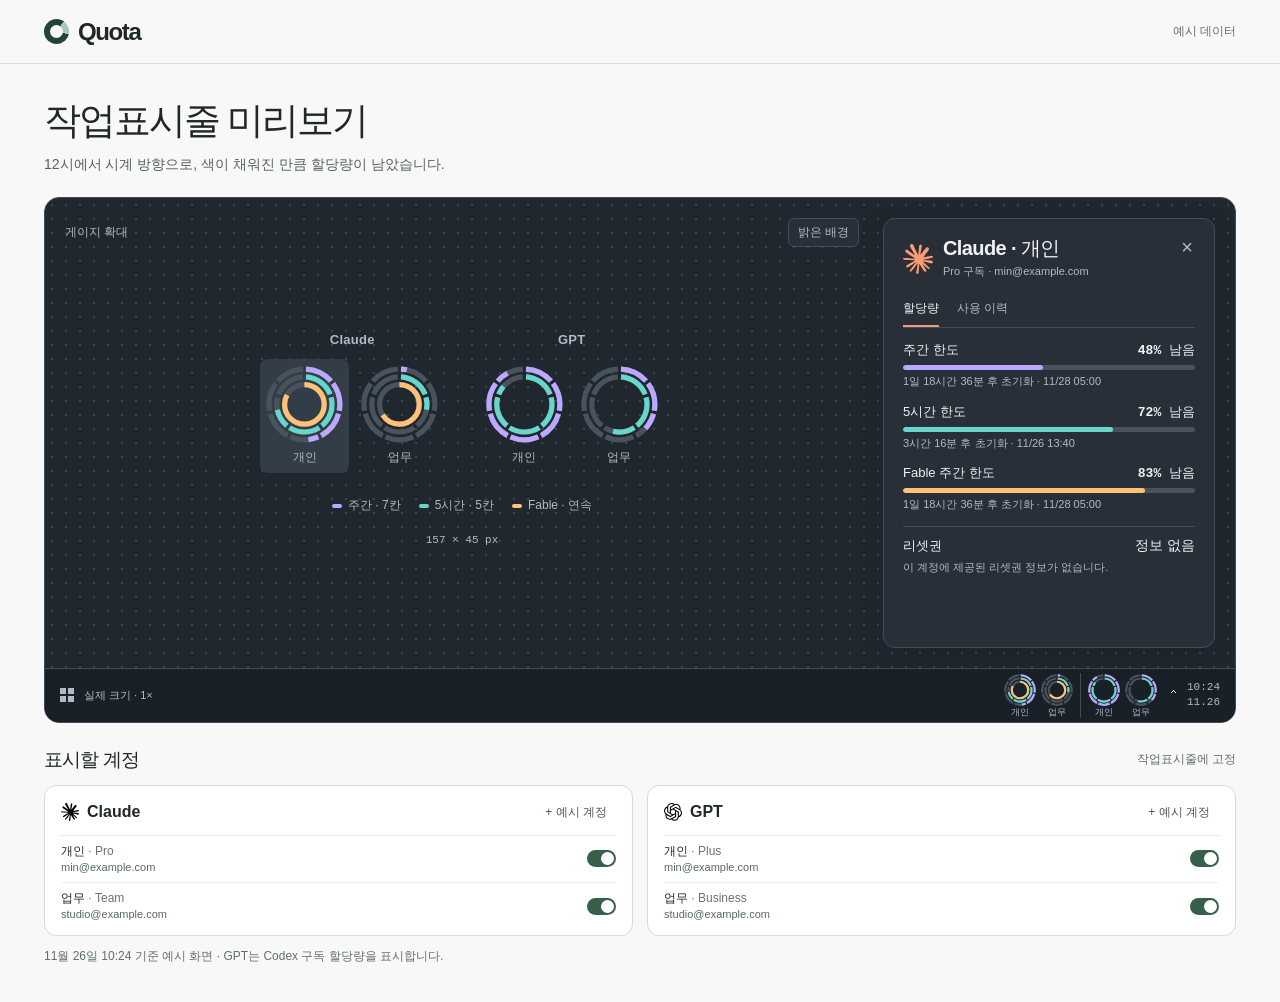
==== account-preview.html @ c9dc981b "Add Windows Quota app, hide the detail panel from the taskbar, and preview reset timers" ====
﻿<!doctype html>
<html lang="ko">
<head>
<meta charset="utf-8">
<meta name="viewport" content="width=device-width, initial-scale=1">
<title>Quota · 작업표시줄 미리보기</title>
<link rel="stylesheet" href="preview.css">
<script src="preview.js" defer></script>
</head>
<body>
<header><div class="brand"><i aria-hidden="true"></i>Quota</div><span class="sample">예시 데이터</span></header>
<main>
<div class="heading"><div><h1>작업표시줄 미리보기</h1><p>12시에서 시계 방향으로, 색이 채워진 만큼 할당량이 남았습니다.</p></div></div>
<section class="stage" aria-label="작업표시줄과 계정 상세">
<div class="scene"><div class="canvas"><div class="canvashead"><span>게이지 확대</span><button id="theme" aria-pressed="false">밝은 배경</button></div><div class="study" id="study"></div><div class="legend" aria-label="고리 범례"><span class="week">주간 · 7칸</span><span class="short">5시간 · 5칸</span><span class="fable">Fable · 연속</span></div><div class="dimension" id="dim"></div></div>
<aside id="panel" aria-labelledby="account-title" hidden></aside></div>
<div class="taskbar"><div class="barleft"><i class="windows" aria-hidden="true"></i><span>실제 크기 · 1×</span></div><div class="tray"><div id="actual"></div><span aria-hidden="true">⌃</span><time>10:24<br>11.26</time></div></div>
</section>
<div class="settings-title"><h2>표시할 계정</h2><span>작업표시줄에 고정</span></div>
<div id="cards"></div><p class="note">11월 26일 10:24 기준 예시 화면 · GPT는 Codex 구독 할당량을 표시합니다.</p>
</main>
</body></html>
---- preview.css ----
﻿*{box-sizing:border-box}
:root{font-family:"Segoe UI","Malgun Gothic",sans-serif;background:#f7f8f7;color:#202827;font-synthesis:none}
body{margin:0}header,main{max-width:1300px;margin:auto}header{height:64px;padding:0 44px;display:flex;align-items:center;justify-content:space-between;border-bottom:1px solid #d9dfdd}
.brand{font-weight:700;font-size:24px;letter-spacing:-1.4px;display:flex;align-items:center;gap:9px}.brand i{background:conic-gradient(from 35deg,#a9c6b9 0deg 68deg,#234338 69deg 360deg);width:25px;height:25px;border-radius:100%;position:relative}.brand i:after{content:"";position:absolute;inset:6px;background:#f7f8f7;border-radius:100%}.sample,.settings-title span,.note{font-size:12px;color:#626f6b}
main{padding:32px 44px 36px}h1,h2,h3,p{margin:0}h1{font-size:clamp(26px,3vw,37px);letter-spacing:-2px}.heading,.settings-title,.canvashead,.taskbar,.cardhead,.quota-head,.ticket,.panelhead{display:flex;align-items:center;justify-content:space-between;gap:10px}.heading{margin-bottom:22px}.heading p{font-size:14px;color:#57635e;margin-top:7px;line-height:1.6}
button{font:inherit;color:inherit;cursor:pointer}button:focus-visible{outline:2px solid #69a4ff;outline-offset:2px}button:disabled{cursor:default}
.stage{--ground:#20272e;--paper:#1a2028;--panel:#282f38;--tile:#333d47;--line:#434c55;--ink:#f0f3f4;--muted:#b0bbc4;--track:#48535d;--claude:#ef9c79;--openai:#96d7ca;color:var(--ink);background:var(--ground);border:1px solid var(--line);border-radius:15px;overflow:hidden}
.stage.light{--ground:#e0e6e4;--paper:#f1f3ef;--panel:#fbfcfa;--tile:#e0e8e4;--line:#c1ccc6;--ink:#172823;--muted:#52665c;--track:#cdd8d0;--claude:#ab5332;--openai:#247666}
.scene{display:flex;align-items:center;min-height:390px;gap:24px;padding:20px;background-image:radial-gradient(color-mix(in srgb,var(--muted) 20%,transparent) .75px,transparent .95px);background-size:14px 14px}
.canvas{flex:1;min-width:0;align-self:stretch;display:grid;align-content:center;position:relative;padding:50px 0 35px}.canvashead{position:absolute;inset:0 0 auto;color:var(--muted);font-size:12px}.canvashead button,.add,.close,.action{border:1px solid var(--line,#cad2cb);background:var(--panel,#fff);border-radius:6px;font-size:12px;padding:5px 9px}.study{display:flex;justify-content:center;flex-wrap:wrap;gap:clamp(12px,2.8vw,44px)}.group{display:flex;flex-direction:column;align-items:center;gap:12px}.group h3{font-size:13px;font-weight:600;letter-spacing:.3px;color:var(--muted)}.row{display:flex;align-items:center;gap:6px}
.claude{--accent:var(--claude,#ab5332)}.openai{--accent:var(--openai,#247666)}
.gauge{display:grid;align-items:center;justify-items:center;width:var(--diam);height:var(--diam);flex:none}
.gauge>*{grid-area:1/1}.gauge svg{width:100%;height:100%}
.stage{--week:#bca8ff;--short:#67d7cc;--fable:#ffc078}
.stage.light{--week:#6750ac;--short:#00766e;--fable:#9a5717}
.week{--color:var(--week)}.short{--color:var(--short)}.fable{--color:var(--fable)}
.dial-ring{fill:none;stroke:var(--color);stroke-width:4.35}.dial-ring .track{stroke:var(--track)}
.legend{display:flex;justify-content:center;flex-wrap:wrap;gap:8px 18px;margin-top:24px}
.legend span{font-size:12px;color:var(--muted);display:inline-flex;align-items:center;gap:6px}
.legend span:before{content:"";width:10px;height:4px;border-radius:2px;background:var(--color)}
.history-head{display:flex;align-items:center;justify-content:space-between}



.logo{display:inline-block;object-fit:contain;width:1em;height:1em;flex:none}.gauge .logo{width:36%;height:36%}.claude .logo{filter:invert(70%) sepia(44%) saturate(697%) hue-rotate(321deg) brightness(99%)}.openai .logo{filter:invert(86%) sepia(23%) saturate(492%) hue-rotate(112deg)}.light .logo,.cardhead .logo{filter:none}
.gauge-btn{border:0;display:inline-flex;align-items:center;flex-direction:column;background:none;color:var(--ink);border-radius:8px;min-width:0}.study .gauge-btn{--diam:clamp(55px,6vw,84px);gap:6px;padding:7px 6px}.gauge-btn:hover,.study .gauge-btn[aria-expanded=true]{background:var(--tile)}.account-name{font-size:12px;color:var(--muted)}.dimension{color:var(--muted);text-align:center;font:11px/1.5 Consolas,"Malgun Gothic",monospace;margin-top:18px}
#panel{width:332px;max-width:100%;flex:none;padding:17px 19px;border:1px solid var(--line);background:var(--panel);border-radius:12px;box-shadow:0 7px 24px #11182033}#panel[hidden]{display:none}.panelhead{justify-content:flex-start}.identity{min-width:0}.panelhead>.logo{width:30px;height:30px}.panelhead h2{font-size:20px;line-height:1.2;letter-spacing:-.6px}.identity p,.meta{color:var(--muted);font-size:11px;line-height:1.6}.identity p{margin-top:3px;overflow-wrap:anywhere}.close{margin-left:auto;align-self:flex-start;color:var(--muted);border:0;padding:0 2px;font-size:20px}.tabs{display:flex;gap:18px;margin:13px 0;border-bottom:1px solid var(--line)}.tabs button{background:none;color:var(--muted);border:0;padding:6px 0 8px;font-size:12px;border-bottom:2px solid transparent}.tabs [aria-pressed=true]{color:var(--ink);border-color:var(--accent);font-weight:650}.quota{margin-bottom:12px}.quota-head,.ticket{font-size:13px}.quota-head b{font:600 13px Consolas,monospace}.meter{height:5px;background:var(--track);border-radius:5px;overflow:hidden;margin:6px 0 3px}.meter i{display:block;height:100%;background:var(--color);border-radius:inherit}.ticket{border-top:1px solid var(--line);padding-top:10px}.ticket b{font-size:14px}.action{padding:4px 7px;margin-left:6px}.feedback{color:var(--muted);font-size:11px;line-height:1.5;margin-top:4px}
.usage-trend{margin:16px 0 10px}
.history-head h3{font-size:13px}
.day-chart{display:grid;grid-template-columns:repeat(30,minmax(0,1fr));height:68px;margin-top:8px;border-bottom:1px solid var(--line)}
.day{display:flex;align-items:flex-end;justify-content:center;min-width:0;padding:0;border:0;background:none;color:var(--accent)}
.day i{pointer-events:none;width:62%;max-width:12px;min-height:1px;background:currentColor;border-radius:1px}
.day[aria-pressed=true]{background:var(--tile);color:var(--ink)}
.date-axis{display:flex;justify-content:space-between}
#day-reading{display:block;padding:5px 0 0;font-variant-numeric:tabular-nums;color:var(--ink)}
.usage-periods{margin:0}
.usage-periods div{display:flex;align-items:center;justify-content:space-between;padding:9px 0;border-top:1px solid var(--line);font-size:13px}
.usage-periods dd{margin:0;color:var(--muted);font-variant-numeric:tabular-nums}
.no-history{padding:24px 0;font-size:13px;color:var(--muted)}
.tab-pages{display:grid}
.tab-pages>[data-page]{grid-area:1/1;min-width:0}
.tab-pages>[inert]{visibility:hidden}
.taskbar{background:var(--paper);padding:4px 15px;min-height:49px;border-top:1px solid var(--line)}.barleft,.tray,#actual,.tray-group{display:flex;align-items:center}.barleft,.tray{gap:10px}.barleft{font-size:11px;color:var(--muted)}.windows{width:14px;height:14px;background:conic-gradient(var(--muted) 0 0);mask:linear-gradient(to right,#000 43%,transparent 43% 55%,#000 55%) intersect,linear-gradient(#000 43%,transparent 43% 55%,#000 55%)}.tray{min-width:0}#actual{max-width:100%;overflow:auto;scrollbar-width:thin;gap:5px}.tray-group{gap:1px}.tray-group+.tray-group{padding-left:5px;border-left:1px solid var(--line)}#actual .gauge-btn{--diam:32px;padding:1px 2px;gap:1px}#actual .account-name{font-size:9px;line-height:10px}time{font:11px/1.4 Consolas,monospace;color:var(--muted);text-align:right}.empty{font-size:12px;color:var(--muted)}
.settings-title{margin:24px 0 12px}.settings-title h2{font-size:19px;letter-spacing:-.8px}#cards{display:grid;grid-template-columns:repeat(2,1fr);gap:14px}.card{background:white;border:1px solid #d4dcd5;border-radius:12px;padding:13px 16px 6px;min-width:0}.cardhead{justify-content:flex-start;gap:8px;border-bottom:1px solid #e5e9e4;padding-bottom:9px}.cardhead h3{font-size:16px}.cardhead .logo{width:18px;height:18px}.cardhead .add{margin-left:auto;color:#485a50;border:0}.add:disabled{color:#727b75}.account{display:flex;align-items:center;gap:9px;padding:7px 0}.account+.account{border-top:1px solid #eef0ed}.profile{border:0;background:none;text-align:left;padding:0;min-width:0;font-size:12px;line-height:1.4}.profile b{font-weight:650}.profile span{color:#68756d}.profile small{display:block;color:#58695f;font-size:11px;overflow-wrap:anywhere}.switch{margin-left:auto;flex:none;width:29px;height:17px;border:0;border-radius:12px;background:#b7c1ba;padding:2px;display:flex;align-items:center}.switch i{width:13px;height:13px;border-radius:50%;background:#fff}.switch[aria-checked=true]{background:#385e4c;justify-content:flex-end}.note{margin-top:11px;line-height:1.6}
@media(max-width:920px){.scene{gap:10px;padding:14px}.study{gap:10px}.study .row{gap:0}.study .gauge-btn{padding:5px 3px}main{padding:26px 22px}header{padding:0 22px}}
@media(max-width:740px){.scene{flex-direction:column;align-items:center;gap:12px}.canvas{padding:45px 0 0}.dimension{margin:10px 0 3px}.study{gap:22px}.study .gauge-btn{--diam:50px}.group{gap:5px}#panel{width:min(100%,400px)}.heading{align-items:flex-start;flex-direction:column}.heading p{font-size:13px}.settings-title{margin-top:20px}#cards{grid-template-columns:1fr}.barleft span{display:none}header{height:48px}main{padding:20px 12px}.taskbar{padding-inline:8px}.account-name{font-size:11px}}
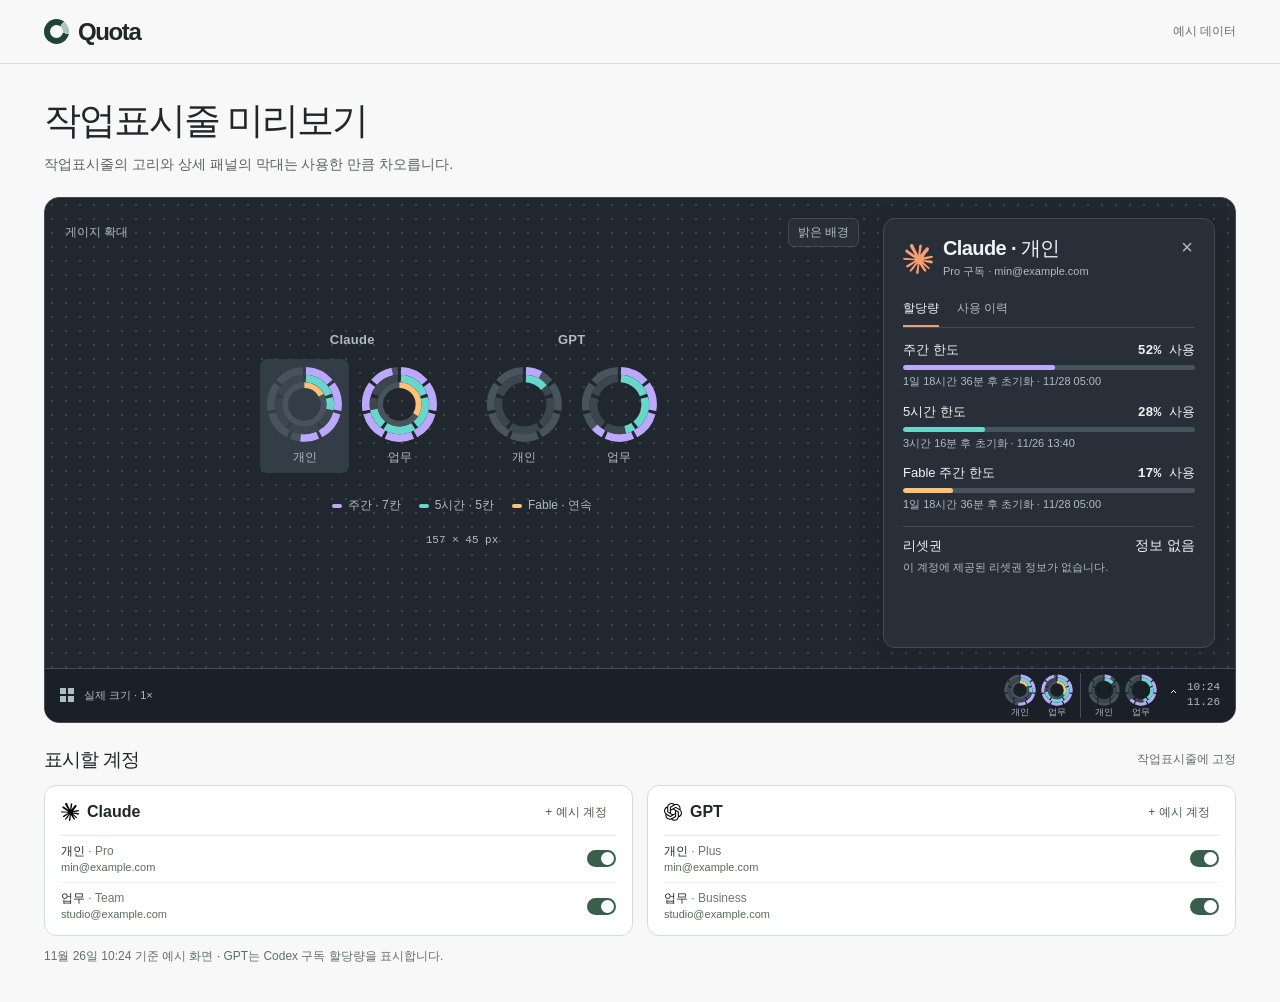
==== commit 3adc195e: "Align quota bars with consumed rings and advance reset hands clockwise" ====
--- a/account-preview.html
+++ b/account-preview.html
@@ -10,7 +10,7 @@
 <body>
 <header><div class="brand"><i aria-hidden="true"></i>Quota</div><span class="sample">예시 데이터</span></header>
 <main>
-<div class="heading"><div><h1>작업표시줄 미리보기</h1><p>12시에서 시계 방향으로, 색이 채워진 만큼 할당량이 남았습니다.</p></div></div>
+<div class="heading"><div><h1>작업표시줄 미리보기</h1><p>작업표시줄의 고리와 상세 패널의 막대는 사용한 만큼 차오릅니다.</p></div></div>
 <section class="stage" aria-label="작업표시줄과 계정 상세">
 <div class="scene"><div class="canvas"><div class="canvashead"><span>게이지 확대</span><button id="theme" aria-pressed="false">밝은 배경</button></div><div class="study" id="study"></div><div class="legend" aria-label="고리 범례"><span class="week">주간 · 7칸</span><span class="short">5시간 · 5칸</span><span class="fable">Fable · 연속</span></div><div class="dimension" id="dim"></div></div>
 <aside id="panel" aria-labelledby="account-title" hidden></aside></div>
--- a/preview.css
+++ b/preview.css
@@ -14,7 +14,7 @@
 .stage{--week:#bca8ff;--short:#67d7cc;--fable:#ffc078}
 .stage.light{--week:#6750ac;--short:#00766e;--fable:#9a5717}
 .week{--color:var(--week)}.short{--color:var(--short)}.fable{--color:var(--fable)}
-.dial-ring{fill:none;stroke:var(--color);stroke-width:4.35}.dial-ring .track{stroke:var(--track)}
+.dial-ring{fill:none;stroke:var(--color);stroke-width:6.4}.dial-ring.fable{stroke-width:4.8}.dial-ring .track{stroke:var(--track)}.dial-ring.short .track{stroke:color-mix(in srgb,var(--track) 70%,var(--ground))}
 .legend{display:flex;justify-content:center;flex-wrap:wrap;gap:8px 18px;margin-top:24px}
 .legend span{font-size:12px;color:var(--muted);display:inline-flex;align-items:center;gap:6px}
 .legend span:before{content:"";width:10px;height:4px;border-radius:2px;background:var(--color)}
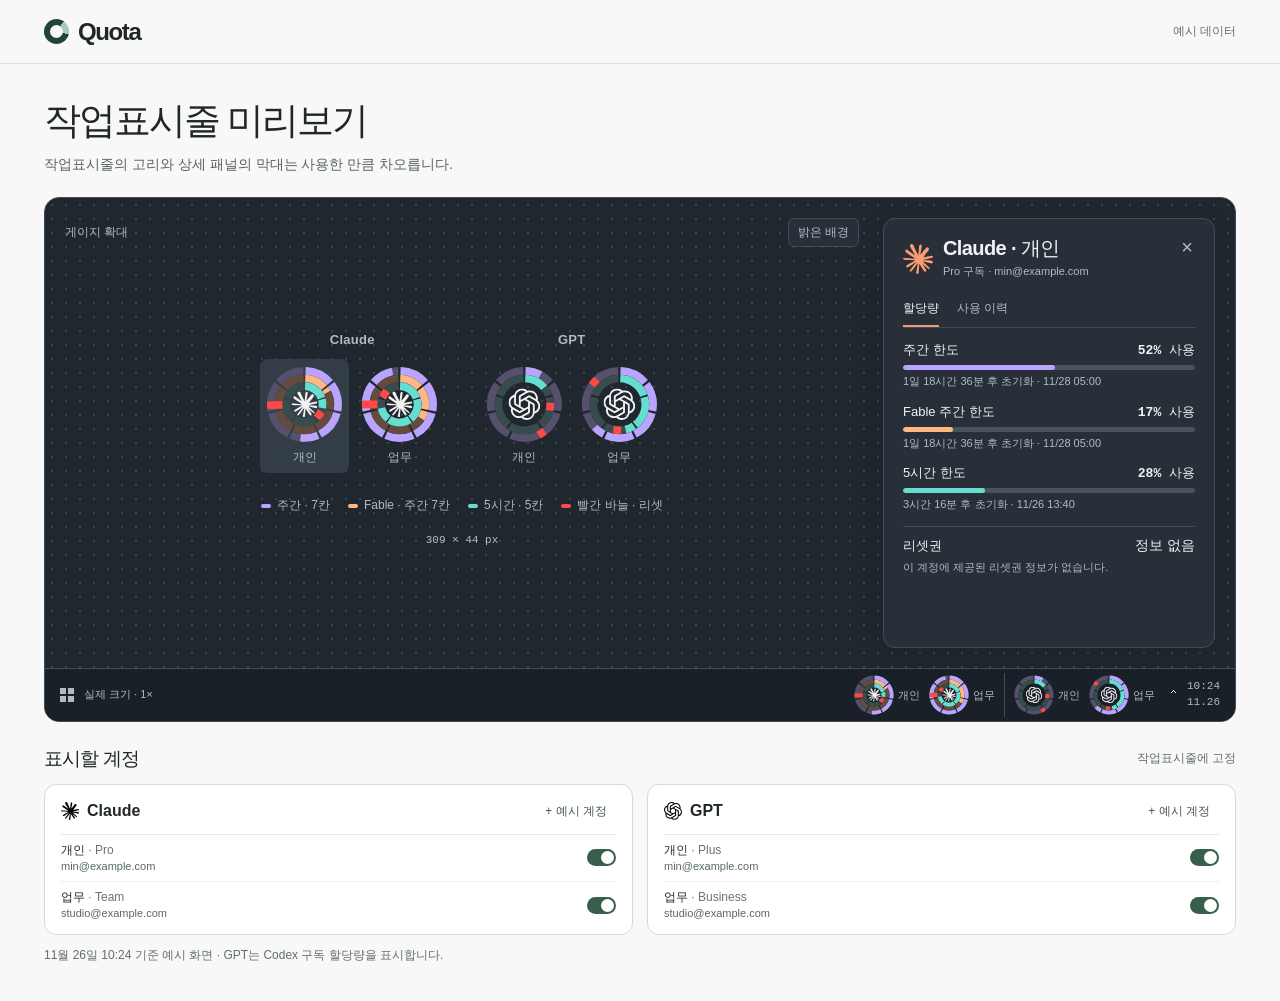
==== commit aa7ae283: "Share the weekly reset hand across aligned Claude quota rings" ====
--- a/account-preview.html
+++ b/account-preview.html
@@ -5,6 +5,7 @@
 <meta name="viewport" content="width=device-width, initial-scale=1">
 <title>Quota · 작업표시줄 미리보기</title>
 <link rel="stylesheet" href="preview.css">
+<script src="dial-preview.js" defer></script>
 <script src="preview.js" defer></script>
 </head>
 <body>
@@ -12,7 +13,7 @@
 <main>
 <div class="heading"><div><h1>작업표시줄 미리보기</h1><p>작업표시줄의 고리와 상세 패널의 막대는 사용한 만큼 차오릅니다.</p></div></div>
 <section class="stage" aria-label="작업표시줄과 계정 상세">
-<div class="scene"><div class="canvas"><div class="canvashead"><span>게이지 확대</span><button id="theme" aria-pressed="false">밝은 배경</button></div><div class="study" id="study"></div><div class="legend" aria-label="고리 범례"><span class="week">주간 · 7칸</span><span class="short">5시간 · 5칸</span><span class="fable">Fable · 연속</span></div><div class="dimension" id="dim"></div></div>
+<div class="scene"><div class="canvas"><div class="canvashead"><span>게이지 확대</span><button id="theme" aria-pressed="false">밝은 배경</button></div><div class="study" id="study"></div><div class="legend" aria-label="고리 범례"><span class="week">주간 · 7칸</span><span class="fable">Fable · 주간 7칸</span><span class="short">5시간 · 5칸</span><span class="reset">빨간 바늘 · 리셋</span></div><div class="dimension" id="dim"></div></div>
 <aside id="panel" aria-labelledby="account-title" hidden></aside></div>
 <div class="taskbar"><div class="barleft"><i class="windows" aria-hidden="true"></i><span>실제 크기 · 1×</span></div><div class="tray"><div id="actual"></div><span aria-hidden="true">⌃</span><time>10:24<br>11.26</time></div></div>
 </section>
--- a/preview.css
+++ b/preview.css
@@ -11,10 +11,12 @@
 .claude{--accent:var(--claude,#ab5332)}.openai{--accent:var(--openai,#247666)}
 .gauge{display:grid;align-items:center;justify-items:center;width:var(--diam);height:var(--diam);flex:none}
 .gauge>*{grid-area:1/1}.gauge svg{width:100%;height:100%}
-.stage{--week:#bca8ff;--short:#67d7cc;--fable:#ffc078}
-.stage.light{--week:#6750ac;--short:#00766e;--fable:#9a5717}
+.stage{--week:#b9a5ff;--short:#65ddd1;--fable:#ffb784;--reset:#ff4848;--hand-gap:#182125;--week-track:#55516c;--fable-track:#654b3d;--short-track:#384b4d}
+.stage.light{--week:#6750ac;--short:#00766e;--fable:#9a5717;--reset:#bd1d29;--hand-gap:#f1f3ef;--week-track:#ccc4dd;--fable-track:#e3c8b6;--short-track:#afc6be}
 .week{--color:var(--week)}.short{--color:var(--short)}.fable{--color:var(--fable)}
-.dial-ring{fill:none;stroke:var(--color);stroke-width:6.4}.dial-ring.fable{stroke-width:4.8}.dial-ring .track{stroke:var(--track)}.dial-ring.short .track{stroke:color-mix(in srgb,var(--track) 70%,var(--ground))}
+.reset{--color:var(--reset)}
+.dial-ring{fill:none;stroke:var(--color);--dial-track:var(--week-track)}.dial-ring.fable{--dial-track:var(--fable-track)}.dial-ring.short{--dial-track:var(--short-track)}.dial-ring .track{stroke:var(--dial-track)}
+.dial-logo{filter:brightness(0) invert(95%)}.light .dial-logo{filter:brightness(0)}.hand-fill{fill:var(--reset)}.hand-gap{fill:var(--hand-gap)}
 .legend{display:flex;justify-content:center;flex-wrap:wrap;gap:8px 18px;margin-top:24px}
 .legend span{font-size:12px;color:var(--muted);display:inline-flex;align-items:center;gap:6px}
 .legend span:before{content:"";width:10px;height:4px;border-radius:2px;background:var(--color)}
@@ -22,7 +24,7 @@
 
 
 
-.logo{display:inline-block;object-fit:contain;width:1em;height:1em;flex:none}.gauge .logo{width:36%;height:36%}.claude .logo{filter:invert(70%) sepia(44%) saturate(697%) hue-rotate(321deg) brightness(99%)}.openai .logo{filter:invert(86%) sepia(23%) saturate(492%) hue-rotate(112deg)}.light .logo,.cardhead .logo{filter:none}
+.logo{display:inline-block;object-fit:contain;width:1em;height:1em;flex:none}.claude .logo{filter:invert(70%) sepia(44%) saturate(697%) hue-rotate(321deg) brightness(99%)}.openai .logo{filter:invert(86%) sepia(23%) saturate(492%) hue-rotate(112deg)}.light .logo,.cardhead .logo{filter:none}
 .gauge-btn{border:0;display:inline-flex;align-items:center;flex-direction:column;background:none;color:var(--ink);border-radius:8px;min-width:0}.study .gauge-btn{--diam:clamp(55px,6vw,84px);gap:6px;padding:7px 6px}.gauge-btn:hover,.study .gauge-btn[aria-expanded=true]{background:var(--tile)}.account-name{font-size:12px;color:var(--muted)}.dimension{color:var(--muted);text-align:center;font:11px/1.5 Consolas,"Malgun Gothic",monospace;margin-top:18px}
 #panel{width:332px;max-width:100%;flex:none;padding:17px 19px;border:1px solid var(--line);background:var(--panel);border-radius:12px;box-shadow:0 7px 24px #11182033}#panel[hidden]{display:none}.panelhead{justify-content:flex-start}.identity{min-width:0}.panelhead>.logo{width:30px;height:30px}.panelhead h2{font-size:20px;line-height:1.2;letter-spacing:-.6px}.identity p,.meta{color:var(--muted);font-size:11px;line-height:1.6}.identity p{margin-top:3px;overflow-wrap:anywhere}.close{margin-left:auto;align-self:flex-start;color:var(--muted);border:0;padding:0 2px;font-size:20px}.tabs{display:flex;gap:18px;margin:13px 0;border-bottom:1px solid var(--line)}.tabs button{background:none;color:var(--muted);border:0;padding:6px 0 8px;font-size:12px;border-bottom:2px solid transparent}.tabs [aria-pressed=true]{color:var(--ink);border-color:var(--accent);font-weight:650}.quota{margin-bottom:12px}.quota-head,.ticket{font-size:13px}.quota-head b{font:600 13px Consolas,monospace}.meter{height:5px;background:var(--track);border-radius:5px;overflow:hidden;margin:6px 0 3px}.meter i{display:block;height:100%;background:var(--color);border-radius:inherit}.ticket{border-top:1px solid var(--line);padding-top:10px}.ticket b{font-size:14px}.action{padding:4px 7px;margin-left:6px}.feedback{color:var(--muted);font-size:11px;line-height:1.5;margin-top:4px}
 .usage-trend{margin:16px 0 10px}
@@ -40,7 +42,7 @@
 .tab-pages{display:grid}
 .tab-pages>[data-page]{grid-area:1/1;min-width:0}
 .tab-pages>[inert]{visibility:hidden}
-.taskbar{background:var(--paper);padding:4px 15px;min-height:49px;border-top:1px solid var(--line)}.barleft,.tray,#actual,.tray-group{display:flex;align-items:center}.barleft,.tray{gap:10px}.barleft{font-size:11px;color:var(--muted)}.windows{width:14px;height:14px;background:conic-gradient(var(--muted) 0 0);mask:linear-gradient(to right,#000 43%,transparent 43% 55%,#000 55%) intersect,linear-gradient(#000 43%,transparent 43% 55%,#000 55%)}.tray{min-width:0}#actual{max-width:100%;overflow:auto;scrollbar-width:thin;gap:5px}.tray-group{gap:1px}.tray-group+.tray-group{padding-left:5px;border-left:1px solid var(--line)}#actual .gauge-btn{--diam:32px;padding:1px 2px;gap:1px}#actual .account-name{font-size:9px;line-height:10px}time{font:11px/1.4 Consolas,monospace;color:var(--muted);text-align:right}.empty{font-size:12px;color:var(--muted)}
+.taskbar{background:var(--paper);padding:4px 15px;min-height:49px;border-top:1px solid var(--line)}.barleft,.tray,#actual,.tray-group{display:flex;align-items:center}.barleft,.tray{gap:10px}.barleft{font-size:11px;color:var(--muted)}.windows{width:14px;height:14px;background:conic-gradient(var(--muted) 0 0);mask:linear-gradient(to right,#000 43%,transparent 43% 55%,#000 55%) intersect,linear-gradient(#000 43%,transparent 43% 55%,#000 55%)}.tray{min-width:0}#actual{max-width:100%;overflow:auto;scrollbar-width:thin;gap:5px}.tray-group{gap:1px}.tray-group+.tray-group{padding-left:5px;border-left:1px solid var(--line)}#actual .gauge-btn{--diam:40px;flex:none;flex-direction:row;padding:2px 4px;gap:4px}#actual .account-name{max-width:47px;overflow:hidden;white-space:nowrap;text-overflow:ellipsis;font-size:11px;line-height:1.3}time{font:11px/1.4 Consolas,monospace;color:var(--muted);text-align:right}.empty{font-size:12px;color:var(--muted)}
 .settings-title{margin:24px 0 12px}.settings-title h2{font-size:19px;letter-spacing:-.8px}#cards{display:grid;grid-template-columns:repeat(2,1fr);gap:14px}.card{background:white;border:1px solid #d4dcd5;border-radius:12px;padding:13px 16px 6px;min-width:0}.cardhead{justify-content:flex-start;gap:8px;border-bottom:1px solid #e5e9e4;padding-bottom:9px}.cardhead h3{font-size:16px}.cardhead .logo{width:18px;height:18px}.cardhead .add{margin-left:auto;color:#485a50;border:0}.add:disabled{color:#727b75}.account{display:flex;align-items:center;gap:9px;padding:7px 0}.account+.account{border-top:1px solid #eef0ed}.profile{border:0;background:none;text-align:left;padding:0;min-width:0;font-size:12px;line-height:1.4}.profile b{font-weight:650}.profile span{color:#68756d}.profile small{display:block;color:#58695f;font-size:11px;overflow-wrap:anywhere}.switch{margin-left:auto;flex:none;width:29px;height:17px;border:0;border-radius:12px;background:#b7c1ba;padding:2px;display:flex;align-items:center}.switch i{width:13px;height:13px;border-radius:50%;background:#fff}.switch[aria-checked=true]{background:#385e4c;justify-content:flex-end}.note{margin-top:11px;line-height:1.6}
 @media(max-width:920px){.scene{gap:10px;padding:14px}.study{gap:10px}.study .row{gap:0}.study .gauge-btn{padding:5px 3px}main{padding:26px 22px}header{padding:0 22px}}
 @media(max-width:740px){.scene{flex-direction:column;align-items:center;gap:12px}.canvas{padding:45px 0 0}.dimension{margin:10px 0 3px}.study{gap:22px}.study .gauge-btn{--diam:50px}.group{gap:5px}#panel{width:min(100%,400px)}.heading{align-items:flex-start;flex-direction:column}.heading p{font-size:13px}.settings-title{margin-top:20px}#cards{grid-template-columns:1fr}.barleft span{display:none}header{height:48px}main{padding:20px 12px}.taskbar{padding-inline:8px}.account-name{font-size:11px}}
